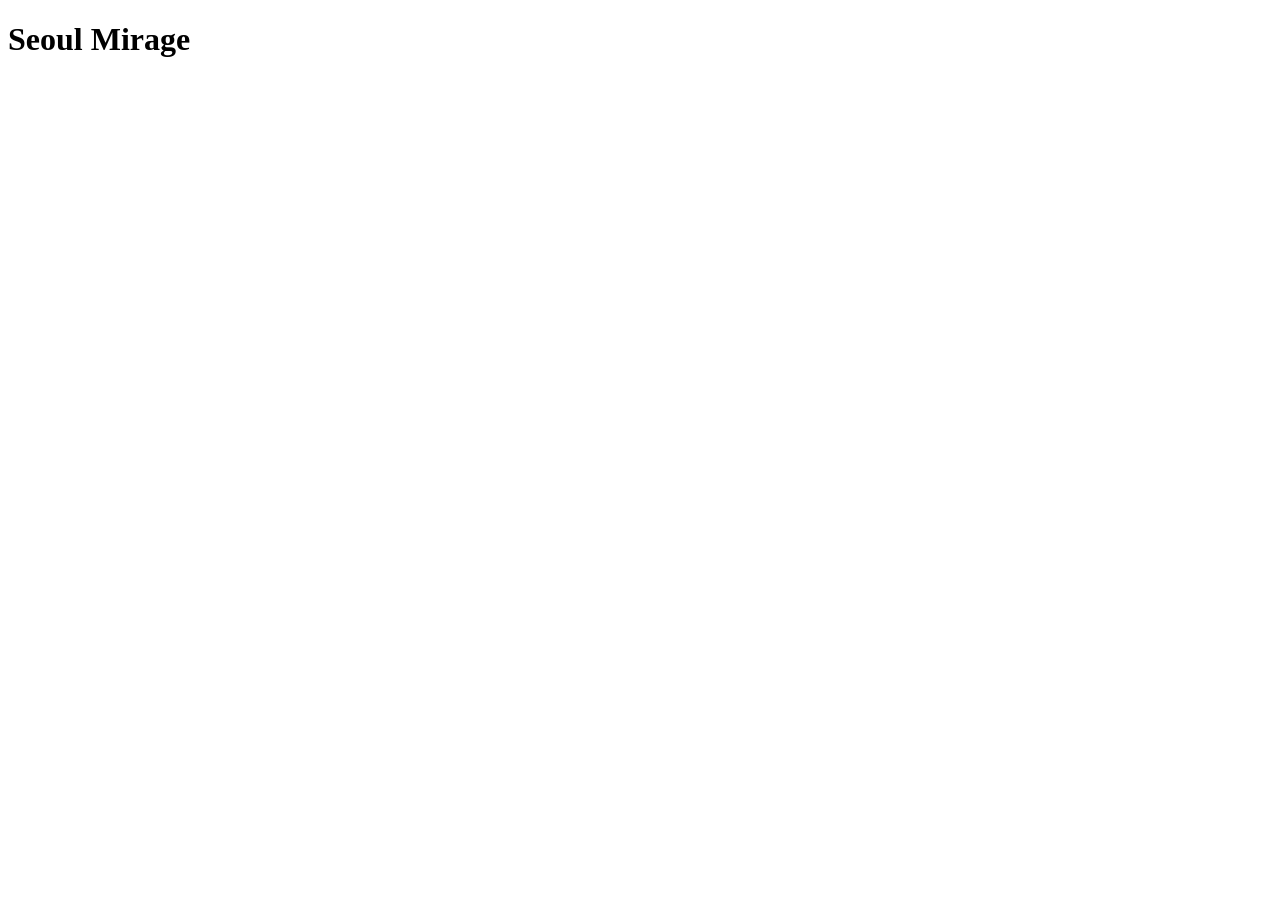
==== index.html @ f539b7da "first commit" ====
<!DOCTYPE html>
<html lang="en">
<head>
    <meta charset="UTF-8">
    <meta name="viewport" content="width=device-width, initial-scale=1.0">
    <title>Seoul Mirage</title>
</head>
<body>
    <H1>Seoul Mirage</H1>
</body>
</html>
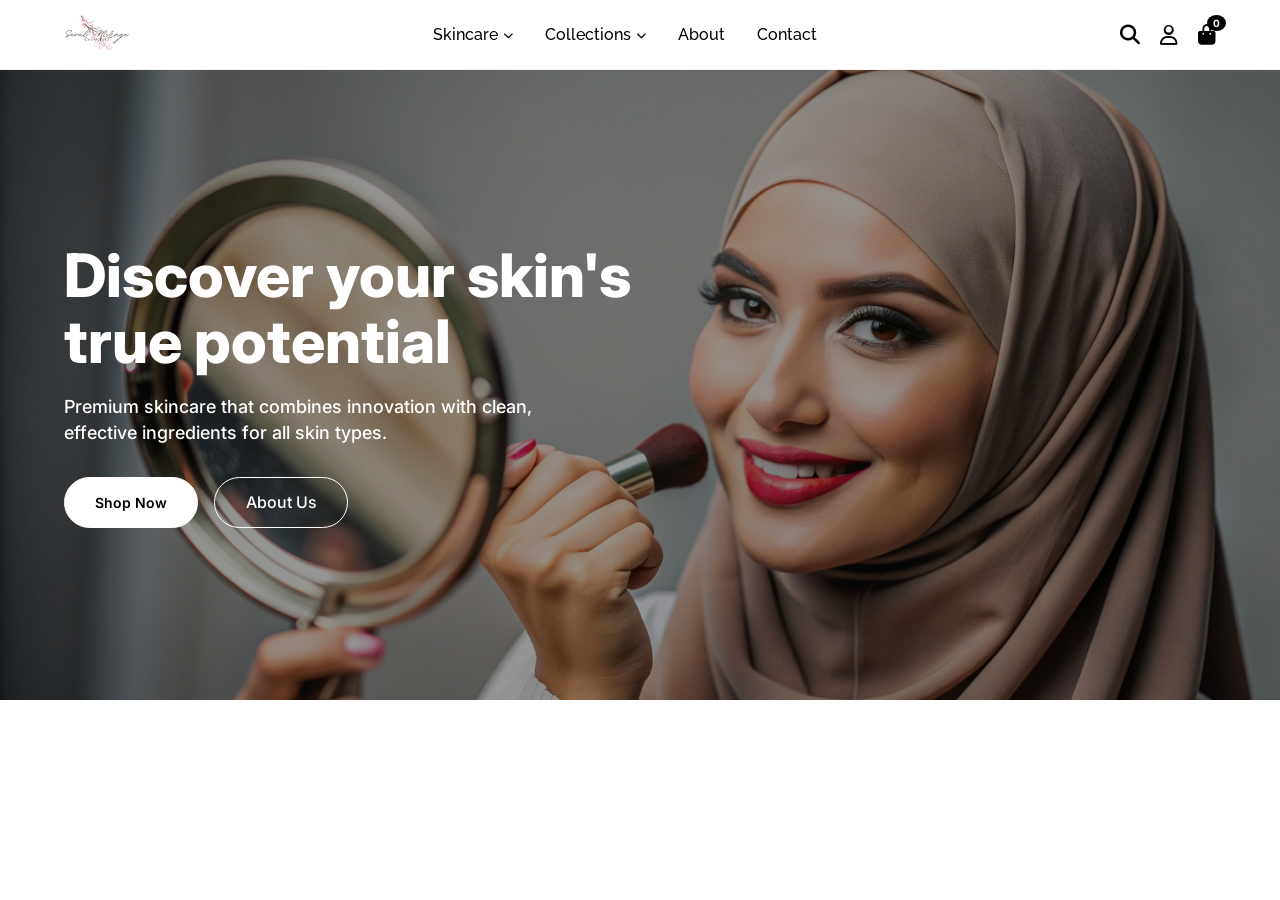
==== commit e33fecde: "feat: setup responsive header and hero banner with figma specs" ====
--- a/index.html
+++ b/index.html
@@ -1,11 +1,73 @@
-<!DOCTYPE html>
+<!doctype html>
 <html lang="en">
-<head>
-    <meta charset="UTF-8">
-    <meta name="viewport" content="width=device-width, initial-scale=1.0">
-    <title>Seoul Mirage</title>
-</head>
-<body>
-    <H1>Seoul Mirage</H1>
-</body>
-</html>+  <head>
+    <meta charset="UTF-8" />
+    <meta name="viewport" content="width=device-width, initial-scale=1.0" />
+    <title>Seoul Mirage | K-Beauty Store</title>
+    <link
+      rel="stylesheet"
+      href="https://cdnjs.cloudflare.com/ajax/libs/font-awesome/6.4.0/css/all.min.css"
+    />
+    <link rel="stylesheet" href="./css/style.css" />
+  </head>
+  <body>
+    <header class="header">
+      <div class="container navbar">
+        <div class="logo">
+          <a href="index.html">
+            <img src="./assets/logo.png" alt="Seoul Mirage" />
+          </a>
+        </div>
+
+        <nav class="nav-menu">
+          <ul>
+            <li>
+              <a href="#" class="product-sub-title"
+                >Skincare
+                <i class="fa-solid fa-chevron-down" style="font-size: 10px"></i
+              ></a>
+            </li>
+            <li>
+              <a href="#" class="product-sub-title"
+                >Collections
+                <i class="fa-solid fa-chevron-down" style="font-size: 10px"></i
+              ></a>
+            </li>
+            <li><a href="#" class="product-sub-title">About</a></li>
+            <li><a href="#" class="product-sub-title">Contact</a></li>
+          </ul>
+        </nav>
+
+        <div class="nav-icons">
+          <a href="#"><i class="fa-solid fa-magnifying-glass"></i></a>
+          <a href="#"><i class="fa-regular fa-user"></i></a>
+          <a href="#" class="cart-icon">
+            <i class="fa-solid fa-bag-shopping"></i>
+            <span class="cart-badge">0</span>
+          </a>
+          <button class="mobile-toggle">
+            <i class="fa-solid fa-bars"></i>
+          </button>
+        </div>
+      </div>
+    </header>
+    <main>
+<section class="banner">
+    <div class="container banner-content">
+        <div class="banner-text">
+            <h1 class="banner-title">Discover your skin's true potential</h1>
+            
+            <p class="banner-desc">
+                Premium skincare that combines innovation with clean, effective ingredients for all skin types.
+            </p>
+            
+            <div class="banner-btns">
+                <a href="#" class="btn-primary">Shop Now</a>
+                <a href="#" class="btn-outline">About Us</a>
+            </div>
+        </div>
+    </div>
+</section>
+    </main>
+  </body>
+</html>
--- a/css/style.css
+++ b/css/style.css
@@ -0,0 +1,271 @@
+@import url('https://fonts.googleapis.com/css2?family=Playfair+Display:ital,wght@0,700;1,700&family=Raleway:wght@500;600;700&family=Inter:wght@400;500;600&display=swap');
+
+:root {
+    /* Colors */
+    --section-title-color: #C7A18A;
+    --black: #000000;
+    --white: #FFFFFF;
+    --gray-text: #666666;
+    
+    /* Font Families */
+    --font-main: 'Inter', sans-serif;
+    --font-raleway: 'Raleway', sans-serif;
+    --font-heading: 'Playfair Display', serif;
+}
+
+/* Reset & Global */
+* {
+    margin: 0;
+    padding: 0;
+    box-sizing: border-box;
+}
+
+body {
+    font-family: var(--font-main);
+    overflow-x: hidden; 
+}
+
+.container {
+    width: 90%;
+    max-width: 1728px;
+    margin: 0 auto;
+}
+
+/* --- Header Section --- */
+.header {
+    width: 100%;
+    background-color: var(--white);
+    border-bottom: 1px solid #f0f0f0;
+    position: sticky;
+    top: 0;
+    z-index: 1000;
+    padding: 15px 0;
+   
+    max-width: 1728px; 
+    margin: 0 auto;
+}
+
+.navbar {
+    display: flex;
+    justify-content: space-between;
+    align-items: center;
+}
+
+.logo img {
+    height: 35px; 
+    width: auto;
+}
+
+.nav-menu ul {
+    display: flex;
+    list-style: none;
+    gap: 32px;
+}
+
+.nav-menu ul li a {
+    text-decoration: none;
+    color: var(--black);
+    transition: 0.3s ease;
+    display: flex;
+    align-items: center;
+    gap: 5px;
+}
+
+.nav-menu ul li a:hover {
+    color: var(--section-title-color);
+}
+
+.nav-icons {
+    display: flex;
+    align-items: center;
+    gap: 20px;
+}
+
+.nav-icons a {
+    color: var(--black);
+    font-size: 20px;
+    text-decoration: none;
+    transition: 0.3s;
+}
+
+.cart-icon {
+    position: relative;
+}
+
+.cart-badge {
+    position: absolute;
+    top: -8px;
+    right: -10px;
+    background: var(--black);
+    color: var(--white);
+    font-size: 10px;
+    padding: 2px 6px;
+    border-radius: 50%;
+    font-weight: 700;
+}
+
+.mobile-toggle {
+    display: none;
+    background: none;
+    border: none;
+    font-size: 22px;
+    cursor: pointer;
+}
+
+/* --- Banner Section --- */
+
+/* --- Banner Section Updated (80vh with Full Image Visibility) --- */
+.banner {
+    /* Height and Width constraints from your specs */
+    width: 100%;
+    height: 70vh;          /* Height 80% of screen */
+    max-height: 997px;     /* Maximum height limit */
+    max-width: 1728px;     /* Maximum width limit */
+    margin: 0 auto;        /* Center the banner if screen is wider than 1728px */
+    
+    /* Background Image setup */
+    background: linear-gradient(rgba(0, 0, 0, 0.3), rgba(0, 0, 0, 0.3)), 
+                url('../assets/banner.png') no-repeat;
+    
+    /* Image fitting logic - taile matha ba nich katbe na */
+    background-size: cover; 
+    background-position: center 20%; 
+    
+    /* Content Alignment */
+    display: flex;
+    align-items: center;
+    position: relative;
+    overflow: hidden;      /* Extra image jeno baire na jay */
+}
+/* Jodi image-ta ekhono kete jay, tobe niche-r property-ta try koro */
+/* background-size: contain; 
+   background-color: #f4f4f4; (background color jate khali jayga na dekhay) */
+
+.banner-title {
+    color: var(--white);
+    font-weight: 800;
+    font-size: clamp(36px, 8vw, 60px);
+    line-height: 1.1;
+    max-width: 650px;
+}
+
+.banner-desc {
+    color: var(--white) !important; /* Explicitly White */
+    margin: 20px 0 32px 0;
+    font-size: 18px;
+    font-weight: 500;
+    max-width: 500px;
+    line-height: 140%;
+}
+
+.banner-btns {
+    display: flex;
+    gap: 16px;
+}
+
+/* --- Reusable Buttons & Typography --- */
+.btn-primary {
+    width: 134px;
+    height: 51px;
+    border-radius: 100px;
+    display: inline-flex;
+    align-items: center;
+    justify-content: center;
+    gap: 8px;
+    background-color: var(--white);
+    color: var(--black);
+    border: 1px solid var(--white);
+    font-family: var(--font-main);
+    font-weight: 600;
+    font-size: 14px;
+    cursor: pointer;
+    transition: all 0.3s ease;
+    text-decoration: none;
+}
+
+.btn-primary:hover {
+    background-color: var(--black);
+    color: var(--white);
+    border-color: var(--black);
+}
+
+.btn-outline {
+    width: 134px;
+    height: 51px;
+    border-radius: 100px;
+    display: inline-flex;
+    align-items: center;
+    justify-content: center;
+    border: 1px solid var(--white);
+    color: var(--white);
+    text-decoration: none;
+    font-family: var(--font-main);
+    font-weight: 500;
+    transition: 0.3s;
+}
+
+.btn-outline:hover {
+    background: var(--white);
+    color: var(--black);
+}
+
+.section-title {
+    color: var(--section-title-color);
+    font-weight: 700;
+    font-size: clamp(28px, 5vw, 40px);
+    text-align: center;
+    margin: 40px 0;
+}
+
+.product-title {
+    color: var(--black);
+    font-weight: 600;
+    font-size: 20px;
+}
+
+.product-sub-title {
+    font-family: var(--font-raleway);
+    font-weight: 500;
+    font-size: 16px;
+}
+
+.product-price {
+    font-family: var(--font-raleway);
+    font-weight: 700;
+    font-size: clamp(24px, 4vw, 40px);
+}
+
+/* --- Responsive Helpers --- */
+.grid-container {
+    display: grid;
+    gap: 20px;
+    grid-template-columns: repeat(4, 1fr);
+}
+
+@media (max-width: 992px) {
+    .nav-menu { display: none; }
+    .mobile-toggle { display: block; }
+    
+    .nav-menu.active {
+        display: block;
+        position: absolute;
+        top: 70px;
+        left: 0;
+        width: 100%;
+        background: var(--white);
+        padding: 20px;
+        box-shadow: 0 10px 15px rgba(0,0,0,0.1);
+    }
+    .nav-menu.active ul { flex-direction: column; gap: 20px; }
+}
+
+@media (max-width: 768px) {
+    .banner { height: 70vh; text-align: center; }
+    .banner-content { justify-content: center; }
+    .banner-btns { justify-content: center; }
+    .grid-container { grid-template-columns: repeat(2, 1fr); }
+}
+
+@media (max-width: 480px) {
+    .grid-container { grid-template-columns: 1fr; }
+}
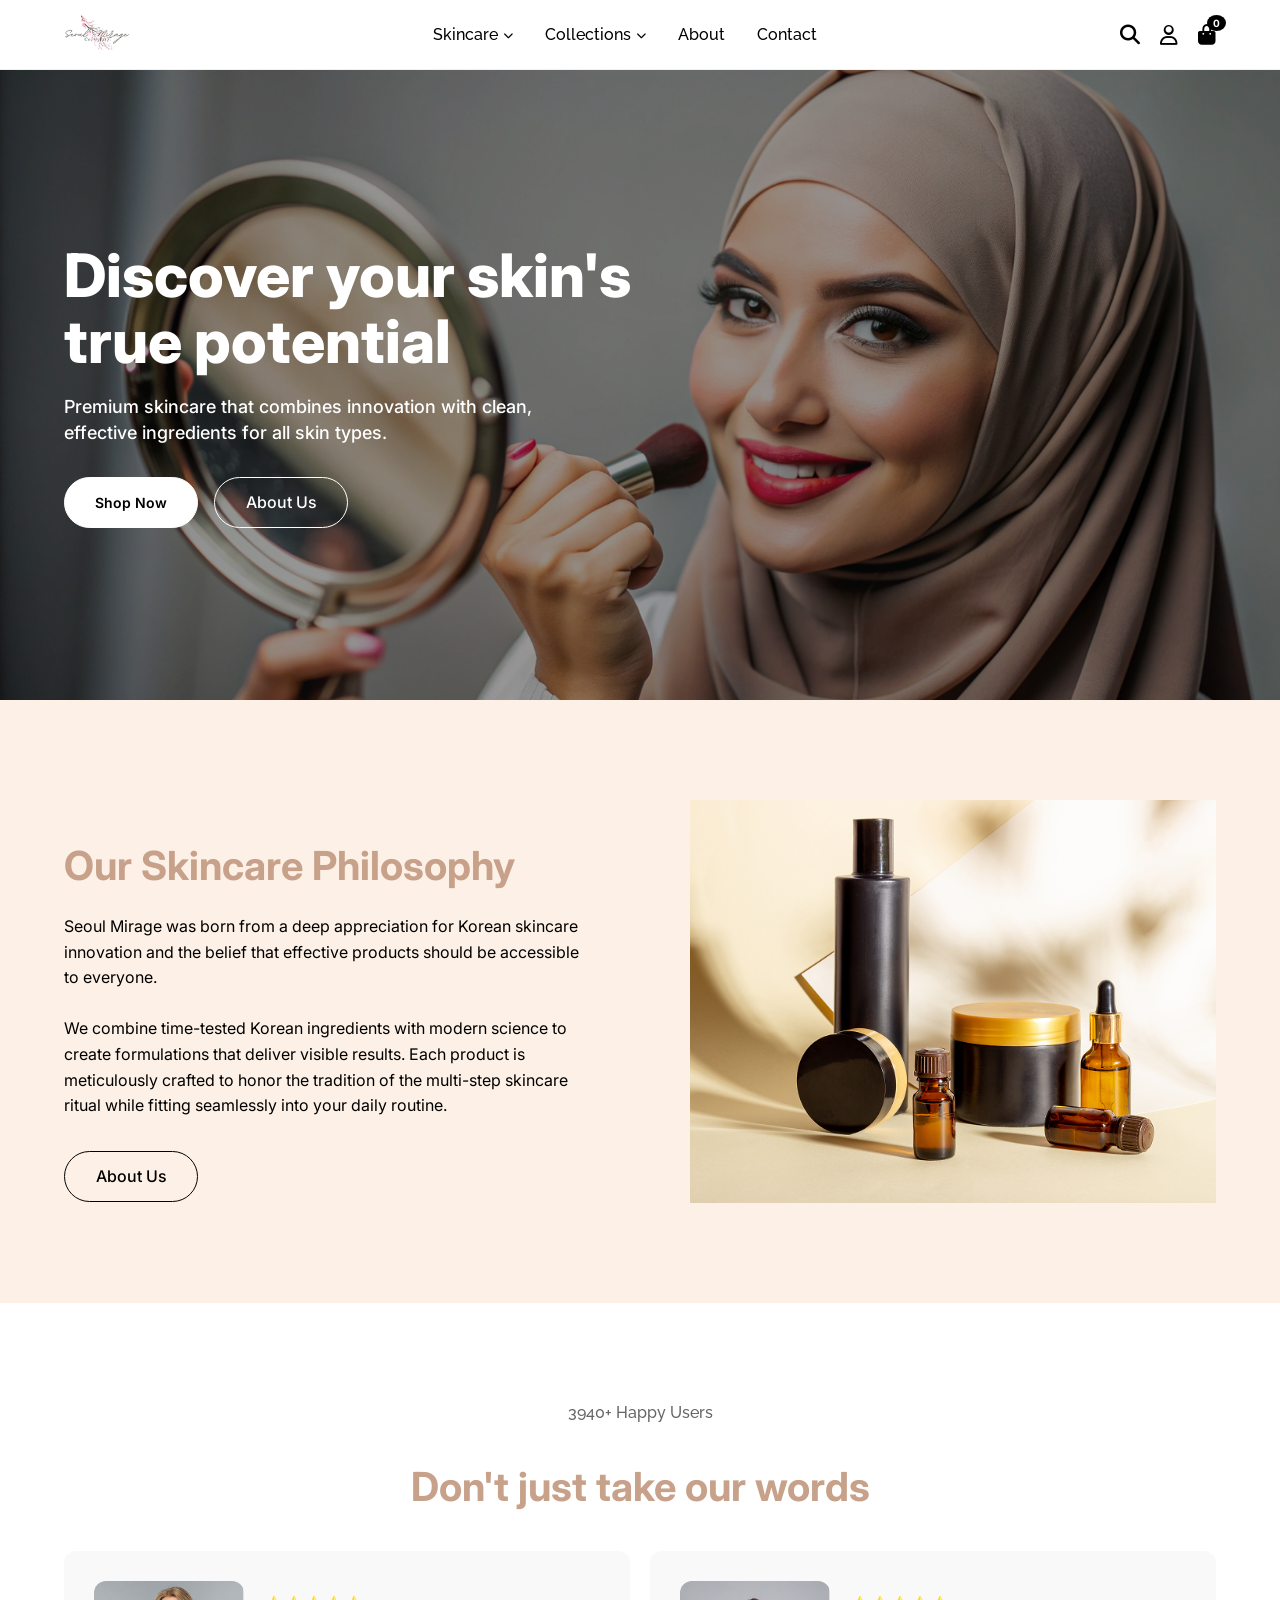
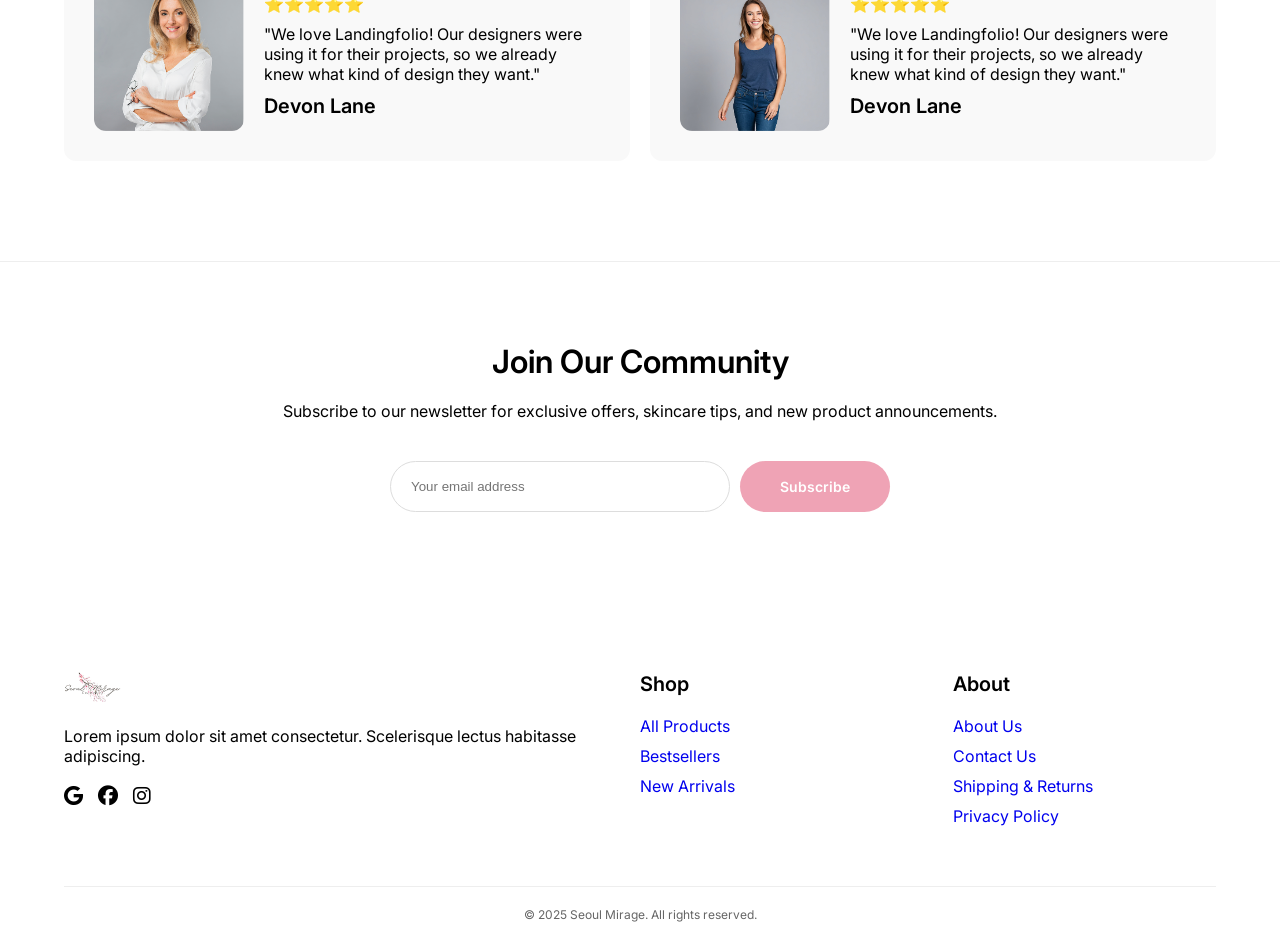
==== commit ed2fbe74: "feat: complete landing page with philosophy and responsive testimonial sections" ====
--- a/index.html
+++ b/index.html
@@ -52,22 +52,168 @@
       </div>
     </header>
     <main>
-<section class="banner">
-    <div class="container banner-content">
-        <div class="banner-text">
+      <section class="banner">
+        <div class="container banner-content">
+          <div class="banner-text">
             <h1 class="banner-title">Discover your skin's true potential</h1>
-            
+
             <p class="banner-desc">
-                Premium skincare that combines innovation with clean, effective ingredients for all skin types.
+              Premium skincare that combines innovation with clean, effective
+              ingredients for all skin types.
             </p>
-            
+
             <div class="banner-btns">
-                <a href="#" class="btn-primary">Shop Now</a>
-                <a href="#" class="btn-outline">About Us</a>
-            </div>
-        </div>
-    </div>
-</section>
+              <a href="#" class="btn-primary">Shop Now</a>
+              <a href="#" class="btn-outline">About Us</a>
+            </div>
+          </div>
+        </div>
+      </section>
+      <section class="philosophy">
+        <div class="container philosophy-content">
+          <div class="philosophy-text">
+            <h2
+              class="section-title"
+              style="text-align: left; margin-bottom: 20px"
+            >
+              Our Skincare Philosophy
+            </h2>
+            <p class="product-paragraph philosophy-desc">
+              Seoul Mirage was born from a deep appreciation for Korean skincare
+              innovation and the belief that effective products should be
+              accessible to everyone. <br /><br />
+              We combine time-tested Korean ingredients with modern science to
+              create formulations that deliver visible results. Each product is
+              meticulously crafted to honor the tradition of the multi-step
+              skincare ritual while fitting seamlessly into your daily routine.
+            </p>
+            <a
+              href="#"
+              class="btn-outline"
+              style="border-color: var(--black); color: var(--black)"
+              >About Us</a
+            >
+          </div>
+          <div class="philosophy-image">
+            <img
+              src="./assets/Our Skincare Philosophy.png"
+              alt="Skincare Products"
+            />
+          </div>
+        </div>
+      </section>
+      <section class="testimonials container">
+        <p
+          class="product-sub-title"
+          style="text-align: center; color: var(--gray-text)"
+        >
+          3940+ Happy Users
+        </p>
+        <h2 class="section-title">Don't just take our words</h2>
+
+        <div
+          class="grid-container"
+          style="grid-template-columns: repeat(2, 1fr)"
+        >
+          <div class="testimonial-card">
+            <img src="./assets/person1.png" alt="User" class="user-img" />
+            <div class="testimonial-info">
+              <div class="stars">⭐⭐⭐⭐⭐</div>
+              <p class="product-paragraph">
+                "We love Landingfolio! Our designers were using it for their
+                projects, so we already knew what kind of design they want."
+              </p>
+              <h4 class="product-title">Devon Lane</h4>
+            </div>
+          </div>
+          <div class="testimonial-card">
+            <img src="./assets//person2.png" alt="User" class="user-img" />
+            <div class="testimonial-info">
+              <div class="stars">⭐⭐⭐⭐⭐</div>
+              <p class="product-paragraph">
+                "We love Landingfolio! Our designers were using it for their
+                projects, so we already knew what kind of design they want."
+              </p>
+              <h4 class="product-title">Devon Lane</h4>
+            </div>
+          </div>
+        </div>
+      </section>
+
+      <section class="newsletter">
+        <div class="container newsletter-box">
+          <h3 class="product-title" style="font-size: 32px">
+            Join Our Community
+          </h3>
+          <p class="product-paragraph">
+            Subscribe to our newsletter for exclusive offers, skincare tips, and
+            new product announcements.
+          </p>
+          <form class="newsletter-form">
+            <input
+              type="email"
+              placeholder="Your email address"
+              class="email-input"
+            />
+            <button
+              type="submit"
+              class="btn-primary"
+              style="
+                background-color: #efa3b5;
+                border: none;
+                color: white;
+                width: 150px;
+              "
+            >
+              Subscribe
+            </button>
+          </form>
+        </div>
+      </section>
+
+      <footer class="footer container">
+        <div class="footer-grid">
+          <div class="footer-brand">
+            <img src="./assets/logo.png" alt="Seoul Mirage" height="30" />
+            <p class="product-paragraph" style="margin-top: 20px">
+              Lorem ipsum dolor sit amet consectetur. Scelerisque lectus
+              habitasse adipiscing.
+            </p>
+            <div class="social-icons">
+              <i class="fa-brands fa-google"></i>
+              <i class="fa-brands fa-facebook"></i>
+              <i class="fa-brands fa-instagram"></i>
+            </div>
+          </div>
+          <div class="footer-links">
+            <h4 class="product-title">Shop</h4>
+            <ul>
+              <li><a href="#" class="product-paragraph">All Products</a></li>
+              <li><a href="#" class="product-paragraph">Bestsellers</a></li>
+              <li><a href="#" class="product-paragraph">New Arrivals</a></li>
+            </ul>
+          </div>
+          <div class="footer-links">
+            <h4 class="product-title">About</h4>
+            <ul>
+              <li><a href="#" class="product-paragraph">About Us</a></li>
+              <li><a href="#" class="product-paragraph">Contact Us</a></li>
+              <li>
+                <a href="#" class="product-paragraph">Shipping & Returns</a>
+              </li>
+              <li><a href="#" class="product-paragraph">Privacy Policy</a></li>
+            </ul>
+          </div>
+        </div>
+        <div class="footer-bottom">
+          <p
+            class="product-paragraph"
+            style="font-size: 12px; color: var(--gray-text)"
+          >
+            © 2025 Seoul Mirage. All rights reserved.
+          </p>
+        </div>
+      </footer>
     </main>
   </body>
 </html>
--- a/css/style.css
+++ b/css/style.css
@@ -1,271 +1,556 @@
-@import url('https://fonts.googleapis.com/css2?family=Playfair+Display:ital,wght@0,700;1,700&family=Raleway:wght@500;600;700&family=Inter:wght@400;500;600&display=swap');
+@import url("https://fonts.googleapis.com/css2?family=Playfair+Display:ital,wght@0,700;1,700&family=Raleway:wght@500;600;700&family=Inter:wght@400;500;600&display=swap");
 
 :root {
-    /* Colors */
-    --section-title-color: #C7A18A;
-    --black: #000000;
-    --white: #FFFFFF;
-    --gray-text: #666666;
-    
-    /* Font Families */
-    --font-main: 'Inter', sans-serif;
-    --font-raleway: 'Raleway', sans-serif;
-    --font-heading: 'Playfair Display', serif;
+  /* Colors */
+  --section-title-color: #c7a18a;
+  --black: #000000;
+  --white: #ffffff;
+  --gray-text: #666666;
+
+  /* Font Families */
+  --font-main: "Inter", sans-serif;
+  --font-raleway: "Raleway", sans-serif;
+  --font-heading: "Playfair Display", serif;
 }
 
 /* Reset & Global */
 * {
-    margin: 0;
-    padding: 0;
-    box-sizing: border-box;
+  margin: 0;
+  padding: 0;
+  box-sizing: border-box;
 }
 
 body {
-    font-family: var(--font-main);
-    overflow-x: hidden; 
+  font-family: var(--font-main);
+  overflow-x: hidden;
 }
 
 .container {
-    width: 90%;
-    max-width: 1728px;
-    margin: 0 auto;
+  width: 90%;
+  max-width: 1728px;
+  margin: 0 auto;
 }
 
 /* --- Header Section --- */
 .header {
-    width: 100%;
-    background-color: var(--white);
-    border-bottom: 1px solid #f0f0f0;
-    position: sticky;
-    top: 0;
-    z-index: 1000;
-    padding: 15px 0;
-   
-    max-width: 1728px; 
-    margin: 0 auto;
+  width: 100%;
+  background-color: var(--white);
+  border-bottom: 1px solid #f0f0f0;
+  position: sticky;
+  top: 0;
+  z-index: 1000;
+  padding: 15px 0;
+
+  max-width: 1728px;
+  margin: 0 auto;
 }
 
 .navbar {
-    display: flex;
-    justify-content: space-between;
-    align-items: center;
+  display: flex;
+  justify-content: space-between;
+  align-items: center;
 }
 
 .logo img {
-    height: 35px; 
-    width: auto;
+  height: 35px;
+  width: auto;
 }
 
 .nav-menu ul {
-    display: flex;
-    list-style: none;
-    gap: 32px;
+  display: flex;
+  list-style: none;
+  gap: 32px;
 }
 
 .nav-menu ul li a {
-    text-decoration: none;
-    color: var(--black);
-    transition: 0.3s ease;
-    display: flex;
-    align-items: center;
-    gap: 5px;
+  text-decoration: none;
+  color: var(--black);
+  transition: 0.3s ease;
+  display: flex;
+  align-items: center;
+  gap: 5px;
 }
 
 .nav-menu ul li a:hover {
-    color: var(--section-title-color);
+  color: var(--section-title-color);
 }
 
 .nav-icons {
-    display: flex;
-    align-items: center;
-    gap: 20px;
+  display: flex;
+  align-items: center;
+  gap: 20px;
 }
 
 .nav-icons a {
-    color: var(--black);
-    font-size: 20px;
-    text-decoration: none;
-    transition: 0.3s;
+  color: var(--black);
+  font-size: 20px;
+  text-decoration: none;
+  transition: 0.3s;
 }
 
 .cart-icon {
-    position: relative;
+  position: relative;
 }
 
 .cart-badge {
-    position: absolute;
-    top: -8px;
-    right: -10px;
-    background: var(--black);
-    color: var(--white);
-    font-size: 10px;
-    padding: 2px 6px;
-    border-radius: 50%;
-    font-weight: 700;
+  position: absolute;
+  top: -8px;
+  right: -10px;
+  background: var(--black);
+  color: var(--white);
+  font-size: 10px;
+  padding: 2px 6px;
+  border-radius: 50%;
+  font-weight: 700;
 }
 
 .mobile-toggle {
-    display: none;
-    background: none;
-    border: none;
-    font-size: 22px;
-    cursor: pointer;
+  display: none;
+  background: none;
+  border: none;
+  font-size: 22px;
+  cursor: pointer;
 }
 
 /* --- Banner Section --- */
 
 /* --- Banner Section Updated (80vh with Full Image Visibility) --- */
 .banner {
-    /* Height and Width constraints from your specs */
-    width: 100%;
-    height: 70vh;          /* Height 80% of screen */
-    max-height: 997px;     /* Maximum height limit */
-    max-width: 1728px;     /* Maximum width limit */
-    margin: 0 auto;        /* Center the banner if screen is wider than 1728px */
-    
-    /* Background Image setup */
-    background: linear-gradient(rgba(0, 0, 0, 0.3), rgba(0, 0, 0, 0.3)), 
-                url('../assets/banner.png') no-repeat;
-    
-    /* Image fitting logic - taile matha ba nich katbe na */
-    background-size: cover; 
-    background-position: center 20%; 
-    
-    /* Content Alignment */
-    display: flex;
-    align-items: center;
-    position: relative;
-    overflow: hidden;      /* Extra image jeno baire na jay */
+  /* Height and Width constraints from your specs */
+  width: 100%;
+  height: 70vh; /* Height 80% of screen */
+  max-height: 997px; /* Maximum height limit */
+  max-width: 1728px; /* Maximum width limit */
+  margin: 0 auto; /* Center the banner if screen is wider than 1728px */
+
+  /* Background Image setup */
+  background:
+    linear-gradient(rgba(0, 0, 0, 0.3), rgba(0, 0, 0, 0.3)),
+    url("../assets/banner.png") no-repeat;
+
+  /* Image fitting logic - taile matha ba nich katbe na */
+  background-size: cover;
+  background-position: center 20%;
+
+  /* Content Alignment */
+  display: flex;
+  align-items: center;
+  position: relative;
+  overflow: hidden; /* Extra image jeno baire na jay */
 }
 /* Jodi image-ta ekhono kete jay, tobe niche-r property-ta try koro */
 /* background-size: contain; 
    background-color: #f4f4f4; (background color jate khali jayga na dekhay) */
 
 .banner-title {
-    color: var(--white);
-    font-weight: 800;
-    font-size: clamp(36px, 8vw, 60px);
-    line-height: 1.1;
-    max-width: 650px;
+  color: var(--white);
+  font-weight: 800;
+  font-size: clamp(36px, 8vw, 60px);
+  line-height: 1.1;
+  max-width: 650px;
 }
 
 .banner-desc {
-    color: var(--white) !important; /* Explicitly White */
-    margin: 20px 0 32px 0;
-    font-size: 18px;
-    font-weight: 500;
-    max-width: 500px;
-    line-height: 140%;
+  color: var(--white) !important; /* Explicitly White */
+  margin: 20px 0 32px 0;
+  font-size: 18px;
+  font-weight: 500;
+  max-width: 500px;
+  line-height: 140%;
 }
 
 .banner-btns {
-    display: flex;
-    gap: 16px;
+  display: flex;
+  gap: 16px;
 }
 
 /* --- Reusable Buttons & Typography --- */
 .btn-primary {
-    width: 134px;
-    height: 51px;
-    border-radius: 100px;
-    display: inline-flex;
-    align-items: center;
-    justify-content: center;
-    gap: 8px;
-    background-color: var(--white);
-    color: var(--black);
-    border: 1px solid var(--white);
-    font-family: var(--font-main);
-    font-weight: 600;
-    font-size: 14px;
-    cursor: pointer;
-    transition: all 0.3s ease;
-    text-decoration: none;
+  width: 134px;
+  height: 51px;
+  border-radius: 100px;
+  display: inline-flex;
+  align-items: center;
+  justify-content: center;
+  gap: 8px;
+  background-color: var(--white);
+  color: var(--black);
+  border: 1px solid var(--white);
+  font-family: var(--font-main);
+  font-weight: 600;
+  font-size: 14px;
+  cursor: pointer;
+  transition: all 0.3s ease;
+  text-decoration: none;
 }
 
 .btn-primary:hover {
-    background-color: var(--black);
-    color: var(--white);
-    border-color: var(--black);
+  background-color: var(--black);
+  color: var(--white);
+  border-color: var(--black);
 }
 
 .btn-outline {
-    width: 134px;
-    height: 51px;
-    border-radius: 100px;
-    display: inline-flex;
-    align-items: center;
-    justify-content: center;
-    border: 1px solid var(--white);
-    color: var(--white);
-    text-decoration: none;
-    font-family: var(--font-main);
-    font-weight: 500;
-    transition: 0.3s;
+  width: 134px;
+  height: 51px;
+  border-radius: 100px;
+  display: inline-flex;
+  align-items: center;
+  justify-content: center;
+  border: 1px solid var(--white);
+  color: var(--white);
+  text-decoration: none;
+  font-family: var(--font-main);
+  font-weight: 500;
+  transition: 0.3s;
 }
 
 .btn-outline:hover {
-    background: var(--white);
-    color: var(--black);
+  background: var(--white);
+  color: var(--black);
 }
 
 .section-title {
-    color: var(--section-title-color);
-    font-weight: 700;
-    font-size: clamp(28px, 5vw, 40px);
-    text-align: center;
-    margin: 40px 0;
+  color: var(--section-title-color);
+  font-weight: 700;
+  font-size: clamp(28px, 5vw, 40px);
+  text-align: center;
+  margin: 40px 0;
 }
 
 .product-title {
-    color: var(--black);
-    font-weight: 600;
-    font-size: 20px;
+  color: var(--black);
+  font-weight: 600;
+  font-size: 20px;
 }
 
 .product-sub-title {
-    font-family: var(--font-raleway);
-    font-weight: 500;
-    font-size: 16px;
+  font-family: var(--font-raleway);
+  font-weight: 500;
+  font-size: 16px;
 }
 
 .product-price {
-    font-family: var(--font-raleway);
-    font-weight: 700;
-    font-size: clamp(24px, 4vw, 40px);
+  font-family: var(--font-raleway);
+  font-weight: 700;
+  font-size: clamp(24px, 4vw, 40px);
 }
 
 /* --- Responsive Helpers --- */
 .grid-container {
-    display: grid;
+  display: grid;
+  gap: 20px;
+  grid-template-columns: repeat(4, 1fr);
+}
+
+@media (max-width: 992px) {
+  .nav-menu {
+    display: none;
+  }
+  .mobile-toggle {
+    display: block;
+  }
+
+  .nav-menu.active {
+    display: block;
+    position: absolute;
+    top: 70px;
+    left: 0;
+    width: 100%;
+    background: var(--white);
+    padding: 20px;
+    box-shadow: 0 10px 15px rgba(0, 0, 0, 0.1);
+  }
+  .nav-menu.active ul {
+    flex-direction: column;
     gap: 20px;
-    grid-template-columns: repeat(4, 1fr);
-}
-
+  }
+}
+/* Philosophy Section */
+/* Philosophy Section - Full Width BG, Centered Content */
+.philosophy { 
+    width: 100%;
+    padding: 100px 0; 
+    background-color: #FDF1E7; /* Exact background from your figma screenshot */
+    display: flex;
+    justify-content: center; /* Center the container inside the full-width section */
+}
+
+.philosophy-content { 
+    display: flex; 
+    align-items: center; 
+    gap: 80px; /* Text ar image-er majhe ektu clean gap */
+    /* .container theke max-width: 1728px auto peye jabe */
+}
+
+.philosophy-text { 
+    flex: 1; 
+    padding-right: 20px;
+}
+
+.philosophy-desc { 
+    margin: 24px 0 32px 0; 
+    line-height: 1.6; /* Porte subidha hobe */
+    font-size: 16px;
+    color: var(--black);
+}
+
+.philosophy-image { 
+    flex: 1; 
+    display: flex;
+    justify-content: flex-end; /* Image-ke dan dike push korbe */
+}
+
+.philosophy-image img { 
+    width: 100%; 
+    max-width: 700px; /* Boro screen-e image jate khub boro na hoy */
+    height: auto;
+    display: block;
+    object-fit: cover;
+}
+
+
+/* Testimonials */
+.testimonials {
+  padding: 100px 0;
+}
+.testimonial-card {
+  display: flex;
+  align-items: center;
+  gap: 20px;
+  background: #f9f9f9;
+  padding: 30px;
+  border-radius: 12px;
+}
+.user-img {
+  width: 150px;
+  height: 150px;
+  border-radius: 12px;
+  object-fit: cover;
+}
+.testimonial-info {
+  display: flex;
+  flex-direction: column;
+  gap: 10px;
+}
+
+/* Newsletter */
+.newsletter {
+  padding: 80px 0;
+  text-align: center;
+  border-top: 1px solid #eee;
+}
+.newsletter-box {
+  display: flex;
+  flex-direction: column;
+  align-items: center;
+  gap: 20px;
+}
+.newsletter-form {
+  display: flex;
+  gap: 10px;
+  margin-top: 20px;
+  width: 100%;
+  max-width: 500px;
+}
+.email-input {
+  flex: 1;
+  padding: 15px 20px;
+  border-radius: 100px;
+  border: 1px solid #ddd;
+  outline: none;
+}
+
+/* Footer */
+.footer {
+  padding: 80px 0 30px;
+}
+.footer-grid {
+  display: grid;
+  grid-template-columns: 2fr 1fr 1fr;
+  gap: 50px;
+}
+.footer-links h4 {
+  margin-bottom: 20px;
+}
+.footer-links ul {
+  list-style: none;
+}
+.footer-links ul li {
+  margin-bottom: 10px;
+}
+.footer-links ul li a {
+  text-decoration: none;
+  transition: 0.3s;
+}
+.footer-links ul li a:hover {
+  color: var(--section-title-color);
+}
+.social-icons {
+  display: flex;
+  gap: 15px;
+  margin-top: 20px;
+  font-size: 20px;
+  cursor: pointer;
+}
+.footer-bottom {
+  margin-top: 50px;
+  padding-top: 20px;
+  border-top: 1px solid #eee;
+  text-align: center;
+}
+
+/* Responsive Footer */
+@media (max-width: 768px) {
+  .philosophy-content {
+    flex-direction: column;
+  }
+  .footer-grid {
+    grid-template-columns: 1fr;
+    text-align: center;
+  }
+  .social-icons {
+    justify-content: center;
+  }
+}
+@media (max-width: 768px) {
+  .banner {
+    height: 70vh;
+    text-align: center;
+  }
+  .banner-content {
+    justify-content: center;
+  }
+  .banner-btns {
+    justify-content: center;
+  }
+  .grid-container {
+    grid-template-columns: repeat(2, 1fr);
+  }
+}
+
+@media (max-width: 480px) {
+  .grid-container {
+    grid-template-columns: 1fr;
+  }
+}
+/* Philosophy Section - Full Width BG, Centered Content */
+.philosophy { 
+    width: 100%;
+    padding: 100px 0; 
+    background-color: #FDF1E7; /* Exact background from your figma screenshot */
+    display: flex;
+    justify-content: center; /* Center the container inside the full-width section */
+}
+
+.philosophy-content { 
+    display: flex; 
+    align-items: center; 
+    gap: 80px; /* Text ar image-er majhe ektu clean gap */
+    /* .container theke max-width: 1728px auto peye jabe */
+}
+
+.philosophy-text { 
+    flex: 1; 
+    padding-right: 20px;
+}
+
+.philosophy-desc { 
+    margin: 24px 0 32px 0; 
+    line-height: 1.6; /* Porte subidha hobe */
+    font-size: 16px;
+    color: var(--black);
+}
+
+.philosophy-image { 
+    flex: 1; 
+    display: flex;
+    justify-content: flex-end; /* Image-ke dan dike push korbe */
+}
+
+.philosophy-image img { 
+    width: 100%; 
+    max-width: 700px; /* Boro screen-e image jate khub boro na hoy */
+    height: auto;
+    display: block;
+    object-fit: cover;
+}
+
+/* --- Responsive Layout (Mobile & Tablet) --- */
 @media (max-width: 992px) {
-    .nav-menu { display: none; }
-    .mobile-toggle { display: block; }
-    
-    .nav-menu.active {
-        display: block;
-        position: absolute;
-        top: 70px;
-        left: 0;
-        width: 100%;
-        background: var(--white);
-        padding: 20px;
-        box-shadow: 0 10px 15px rgba(0,0,0,0.1);
+    .philosophy {
+        padding: 60px 0;
     }
-    .nav-menu.active ul { flex-direction: column; gap: 20px; }
-}
-
+    .philosophy-content { 
+        flex-direction: column; /* Mobile-e image upore ba niche thakbe */
+        text-align: center;
+        gap: 40px;
+    }
+    .philosophy-text {
+        padding-right: 0;
+        order: 2; /* Text-ke niche niye asha holo */
+    }
+    .philosophy-image {
+        order: 1; /* Image-ke upore kora holo */
+        justify-content: center;
+    }
+    .section-title {
+        text-align: center !important; /* Mobile-e title center kora holo */
+    }
+}
+/* --- Testimonials & Newsletter Responsive --- */
+@media (max-width: 992px) {
+  .testimonials .grid-container {
+    grid-template-columns: 1fr; /* Tablet/Mobile-e testimonial cards single column hobe */
+    gap: 30px;
+  }
+
+  .testimonial-card {
+    flex-direction: column; /* Image upore, text niche */
+    text-align: center;
+    padding: 20px;
+  }
+
+  .user-img {
+    width: 120px;
+    height: 120px;
+    margin: 0 auto;
+  }
+
+  .newsletter-form {
+    flex-direction: column; /* Input ar button ekter niche arekta */
+    gap: 15px;
+    padding: 0 20px;
+  }
+
+  .email-input {
+    width: 100%;
+  }
+
+  .newsletter-form .btn-primary {
+    width: 100% !important; /* Button full width */
+  }
+}
+
+/* --- Footer Responsive Extra --- */
 @media (max-width: 768px) {
-    .banner { height: 70vh; text-align: center; }
-    .banner-content { justify-content: center; }
-    .banner-btns { justify-content: center; }
-    .grid-container { grid-template-columns: repeat(2, 1fr); }
-}
-
-@media (max-width: 480px) {
-    .grid-container { grid-template-columns: 1fr; }
+  .footer-grid {
+    grid-template-columns: 1fr;
+    text-align: center;
+    gap: 40px;
+  }
+
+  .footer-brand {
+    display: flex;
+    flex-direction: column;
+    align-items: center;
+  }
+
+  .social-icons {
+    justify-content: center;
+  }
+
+  .footer-links ul {
+    padding: 0;
+  }
 }
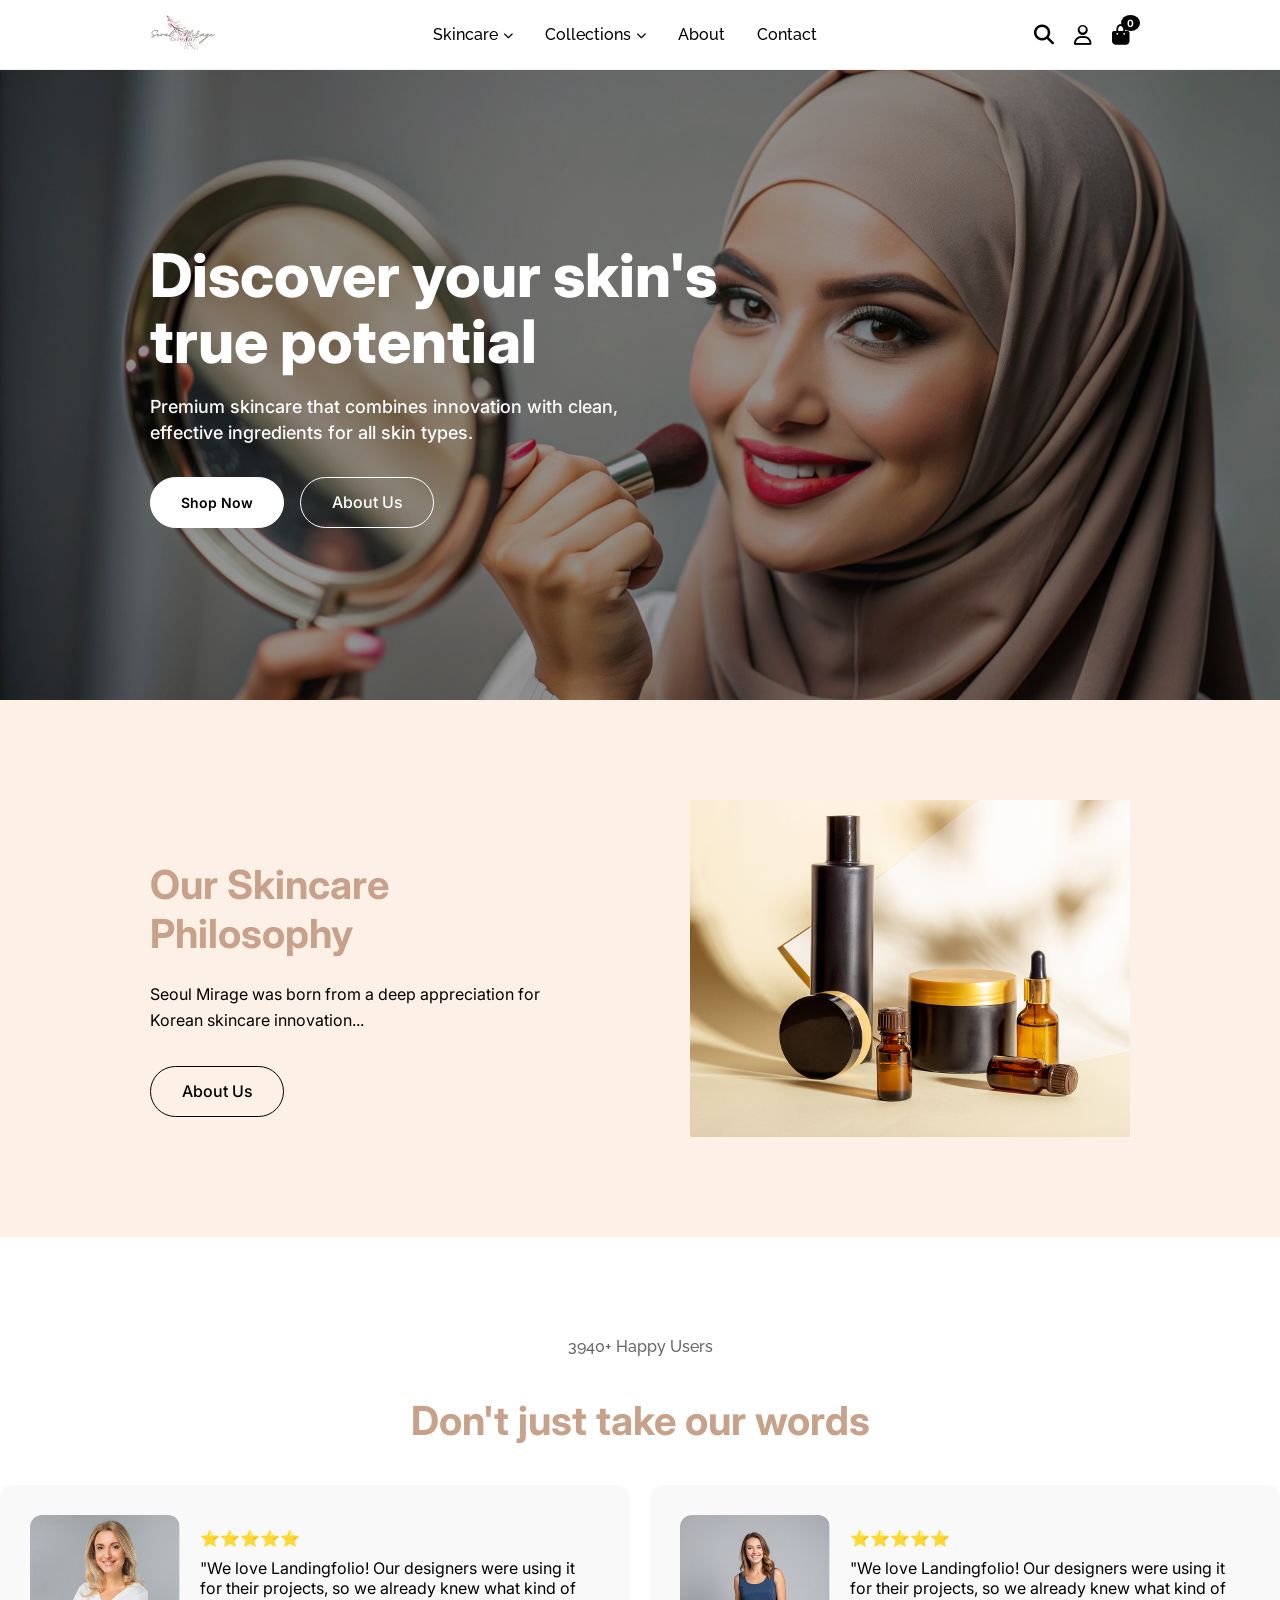
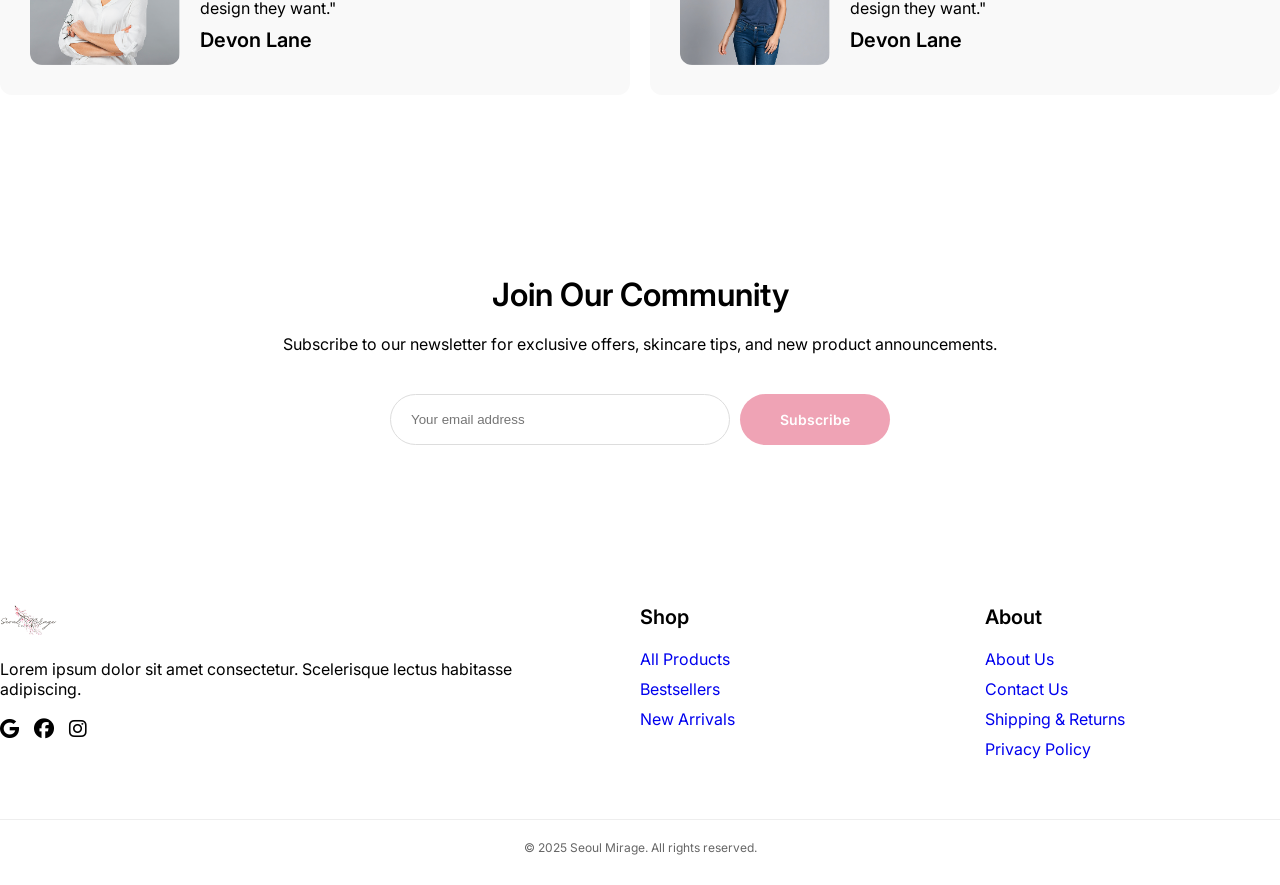
==== commit ebeb174f: "include details pages ,and some outlet area" ====
--- a/index.html
+++ b/index.html
@@ -18,7 +18,6 @@
             <img src="./assets/logo.png" alt="Seoul Mirage" />
           </a>
         </div>
-
         <nav class="nav-menu">
           <ul>
             <li>
@@ -37,7 +36,6 @@
             <li><a href="#" class="product-sub-title">Contact</a></li>
           </ul>
         </nav>
-
         <div class="nav-icons">
           <a href="#"><i class="fa-solid fa-magnifying-glass"></i></a>
           <a href="#"><i class="fa-regular fa-user"></i></a>
@@ -51,17 +49,18 @@
         </div>
       </div>
     </header>
-    <main>
+
+    <main id="main-content"></main>
+
+    <div id="main-site-content">
       <section class="banner">
         <div class="container banner-content">
           <div class="banner-text">
             <h1 class="banner-title">Discover your skin's true potential</h1>
-
             <p class="banner-desc">
               Premium skincare that combines innovation with clean, effective
               ingredients for all skin types.
             </p>
-
             <div class="banner-btns">
               <a href="#" class="btn-primary">Shop Now</a>
               <a href="#" class="btn-outline">About Us</a>
@@ -69,39 +68,40 @@
           </div>
         </div>
       </section>
-      <section class="philosophy">
-        <div class="container philosophy-content">
-          <div class="philosophy-text">
-            <h2
-              class="section-title"
-              style="text-align: left; margin-bottom: 20px"
-            >
-              Our Skincare Philosophy
-            </h2>
-            <p class="product-paragraph philosophy-desc">
-              Seoul Mirage was born from a deep appreciation for Korean skincare
-              innovation and the belief that effective products should be
-              accessible to everyone. <br /><br />
-              We combine time-tested Korean ingredients with modern science to
-              create formulations that deliver visible results. Each product is
-              meticulously crafted to honor the tradition of the multi-step
-              skincare ritual while fitting seamlessly into your daily routine.
-            </p>
-            <a
-              href="#"
-              class="btn-outline"
-              style="border-color: var(--black); color: var(--black)"
-              >About Us</a
-            >
-          </div>
-          <div class="philosophy-image">
-            <img
-              src="./assets/Our Skincare Philosophy.png"
-              alt="Skincare Products"
-            />
-          </div>
-        </div>
-      </section>
+
+      <div id="api-products-container"></div>
+
+      <section class="philosophybd">
+        <div class="philosophy">
+          <div class="container philosophy-content">
+            <div class="philosophy-text">
+              <h2
+                class="section-title"
+                style="text-align: left; margin-bottom: 20px"
+              >
+                Our Skincare Philosophy
+              </h2>
+              <p class="product-paragraph philosophy-desc">
+                Seoul Mirage was born from a deep appreciation for Korean
+                skincare innovation...
+              </p>
+              <a
+                href="#"
+                class="btn-outline"
+                style="border-color: var(--black); color: var(--black)"
+                >About Us</a
+              >
+            </div>
+            <div class="philosophy-image">
+              <img
+                src="./assets/Our Skincare Philosophy.png"
+                alt="Skincare Products"
+              />
+            </div>
+          </div>
+        </div>
+      </section>
+
       <section class="testimonials container">
         <p
           class="product-sub-title"
@@ -139,7 +139,6 @@
           </div>
         </div>
       </section>
-
       <section class="newsletter">
         <div class="container newsletter-box">
           <h3 class="product-title" style="font-size: 32px">
@@ -170,50 +169,51 @@
           </form>
         </div>
       </section>
-
-      <footer class="footer container">
-        <div class="footer-grid">
-          <div class="footer-brand">
-            <img src="./assets/logo.png" alt="Seoul Mirage" height="30" />
-            <p class="product-paragraph" style="margin-top: 20px">
-              Lorem ipsum dolor sit amet consectetur. Scelerisque lectus
-              habitasse adipiscing.
-            </p>
-            <div class="social-icons">
-              <i class="fa-brands fa-google"></i>
-              <i class="fa-brands fa-facebook"></i>
-              <i class="fa-brands fa-instagram"></i>
-            </div>
-          </div>
-          <div class="footer-links">
-            <h4 class="product-title">Shop</h4>
-            <ul>
-              <li><a href="#" class="product-paragraph">All Products</a></li>
-              <li><a href="#" class="product-paragraph">Bestsellers</a></li>
-              <li><a href="#" class="product-paragraph">New Arrivals</a></li>
-            </ul>
-          </div>
-          <div class="footer-links">
-            <h4 class="product-title">About</h4>
-            <ul>
-              <li><a href="#" class="product-paragraph">About Us</a></li>
-              <li><a href="#" class="product-paragraph">Contact Us</a></li>
-              <li>
-                <a href="#" class="product-paragraph">Shipping & Returns</a>
-              </li>
-              <li><a href="#" class="product-paragraph">Privacy Policy</a></li>
-            </ul>
-          </div>
-        </div>
-        <div class="footer-bottom">
-          <p
-            class="product-paragraph"
-            style="font-size: 12px; color: var(--gray-text)"
-          >
-            © 2025 Seoul Mirage. All rights reserved.
+    </div>
+    <footer class="footer container">
+      <div class="footer-grid">
+        <div class="footer-brand">
+          <img src="./assets/logo.png" alt="Seoul Mirage" height="30" />
+          <p class="product-paragraph" style="margin-top: 20px">
+            Lorem ipsum dolor sit amet consectetur. Scelerisque lectus habitasse
+            adipiscing.
           </p>
-        </div>
-      </footer>
-    </main>
+          <div class="social-icons">
+            <i class="fa-brands fa-google"></i>
+            <i class="fa-brands fa-facebook"></i>
+            <i class="fa-brands fa-instagram"></i>
+          </div>
+        </div>
+        <div class="footer-links">
+          <h4 class="product-title">Shop</h4>
+          <ul>
+            <li><a href="#" class="product-paragraph">All Products</a></li>
+            <li><a href="#" class="product-paragraph">Bestsellers</a></li>
+            <li><a href="#" class="product-paragraph">New Arrivals</a></li>
+          </ul>
+        </div>
+        <div class="footer-links">
+          <h4 class="product-title">About</h4>
+          <ul>
+            <li><a href="#" class="product-paragraph">About Us</a></li>
+            <li><a href="#" class="product-paragraph">Contact Us</a></li>
+            <li>
+              <a href="#" class="product-paragraph">Shipping & Returns</a>
+            </li>
+            <li><a href="#" class="product-paragraph">Privacy Policy</a></li>
+          </ul>
+        </div>
+      </div>
+      <div class="footer-bottom">
+        <p
+          class="product-paragraph"
+          style="font-size: 12px; color: var(--gray-text)"
+        >
+          © 2025 Seoul Mirage. All rights reserved.
+        </p>
+      </div>
+    </footer>
+
+    <script src="./js/app.js"></script>
   </body>
 </html>
--- a/css/style.css
+++ b/css/style.css
@@ -13,6 +13,11 @@
   --font-heading: "Playfair Display", serif;
 }
 
+
+
+
+
+
 /* Reset & Global */
 * {
   margin: 0;
@@ -24,11 +29,34 @@
   font-family: var(--font-main);
   overflow-x: hidden;
 }
+.box{
+  width: 100%;
+  /* max-width: 1728px; */
+  margin: 0 auto;
+}
 
 .container {
-  width: 90%;
+  width: 100%;
   max-width: 1728px;
   margin: 0 auto;
+  padding-left: 150px;
+  padding-right: 150px;
+}
+/* style.css এ পরিবর্তন করুন */
+.grid-container {
+    display: grid;
+    gap: 32px;
+    grid-template-columns: repeat(auto-fill, minmax(312px, 1fr)); /* এটি অটোমেটিক গ্যাপ ফিলাপ করবে */
+    justify-content: center; /* কার্ড কম থাকলেও সেন্টারে থাকবে */
+    width: 100%;
+}
+
+/* Shop by Category Background Fix */
+.category-card {
+    transition: transform 0.3s ease;
+}
+.category-card:hover {
+    transform: translateY(-5px);
 }
 
 /* --- Header Section --- */
@@ -271,16 +299,19 @@
 .philosophy { 
     width: 100%;
     padding: 100px 0; 
-    background-color: #FDF1E7; /* Exact background from your figma screenshot */
+ 
     display: flex;
     justify-content: center; /* Center the container inside the full-width section */
 }
-
+.philosophybd{
+     background-color: #FDF1E7; 
+
+}
 .philosophy-content { 
     display: flex; 
     align-items: center; 
-    gap: 80px; /* Text ar image-er majhe ektu clean gap */
-    /* .container theke max-width: 1728px auto peye jabe */
+    gap: 80px;
+        max-width: 1728px; /* Maximum width constraint */
 }
 
 .philosophy-text { 
@@ -338,7 +369,7 @@
 .newsletter {
   padding: 80px 0;
   text-align: center;
-  border-top: 1px solid #eee;
+
 }
 .newsletter-box {
   display: flex;
@@ -360,7 +391,131 @@
   border: 1px solid #ddd;
   outline: none;
 }
-
+/* Accurate Category Cards */
+.category-card {
+    height: 400px; /* Figma onujayi height */
+    background-size: cover;
+    background-position: center;
+    display: flex;
+    align-items: center;
+    justify-content: center;
+    position: relative;
+    border-radius: 4px;
+    transition: 0.4s ease;
+    cursor: pointer;
+    overflow: hidden;
+}
+
+.category-card::after {
+    content: '';
+    position: absolute;
+    inset: 0;
+    background: rgba(0, 0, 0, 0.25); /* Dark overlay jate lekha bhuja jay */
+    transition: 0.3s;
+}
+
+.category-card:hover::after {
+    background: rgba(0, 0, 0, 0.4);
+}
+
+.category-card span {
+    color: white;
+    font-size: 32px;
+    font-weight: 700;
+    z-index: 5;
+    font-family: var(--font-main);
+}
+
+/* Accurate Product Item */
+.product-item {
+    cursor: pointer;
+    transition: 0.3s;
+}
+
+.product-img-container {
+    background: #F4F4F4;
+    position: relative;
+    border-radius: 4px;
+    overflow: hidden;
+    aspect-ratio: 1/1.2;
+}
+
+.product-img-container img {
+    width: 100%;
+    height: 100%;
+    object-fit: cover;
+}
+
+.add-to-cart-btn {
+    position: absolute;
+    bottom: -60px; /* Shurute hide thakbe */
+    left: 50%;
+    transform: translateX(-50%);
+    width: 90%;
+    padding: 14px;
+    background: white;
+    border: none;
+    font-weight: 700;
+    border-radius: 4px;
+    transition: 0.4s cubic-bezier(0.175, 0.885, 0.32, 1.275);
+    display: flex;
+    align-items: center;
+    justify-content: center;
+    gap: 10px;
+    box-shadow: 0 10px 20px rgba(0,0,0,0.1);
+}
+
+.product-item:hover .add-to-cart-btn {
+    bottom: 20px;
+}
+
+.product-info {
+    padding: 20px 0;
+}
+
+.category-label {
+    font-size: 13px;
+    color: #888;
+    text-transform: uppercase;
+    letter-spacing: 1px;
+    margin-bottom: 8px;
+}
+
+.item-name {
+    font-size: 18px;
+    font-weight: 600;
+    margin-bottom: 12px;
+}
+
+.price-row {
+    display: flex;
+    align-items: center;
+    gap: 12px;
+    margin-bottom: 8px;
+}
+
+.current-price {
+    font-size: 24px;
+    font-weight: 700;
+}
+
+.old-price {
+    color: #AAA;
+    text-decoration: line-through;
+    font-size: 16px;
+}
+
+.rating .stars {
+    color: #000;
+    font-size: 14px;
+}
+
+.rating .count {
+    color: #888;
+    font-size: 14px;
+    margin-left: 6px;
+}
+/* Footer */
 /* Footer */
 .footer {
   padding: 80px 0 30px;
@@ -386,6 +541,20 @@
 .footer-links ul li a:hover {
   color: var(--section-title-color);
 }
+.social-icons {
+  display: flex;
+  gap: 15px;
+  margin-top: 20px;
+  font-size: 20px;
+  cursor: pointer;
+}
+.footer-bottom {
+  margin-top: 50px;
+  padding-top: 20px;
+  border-top: 1px solid #eee;
+  text-align: center;
+}
+
 .social-icons {
   display: flex;
   gap: 15px;
@@ -440,6 +609,8 @@
     padding: 100px 0; 
     background-color: #FDF1E7; /* Exact background from your figma screenshot */
     display: flex;
+    max-width: 1728px; /* Maximum width constraint */
+    margin: 0 auto; /* Center the section if screen is wider than 1728
     justify-content: center; /* Center the container inside the full-width section */
 }
 
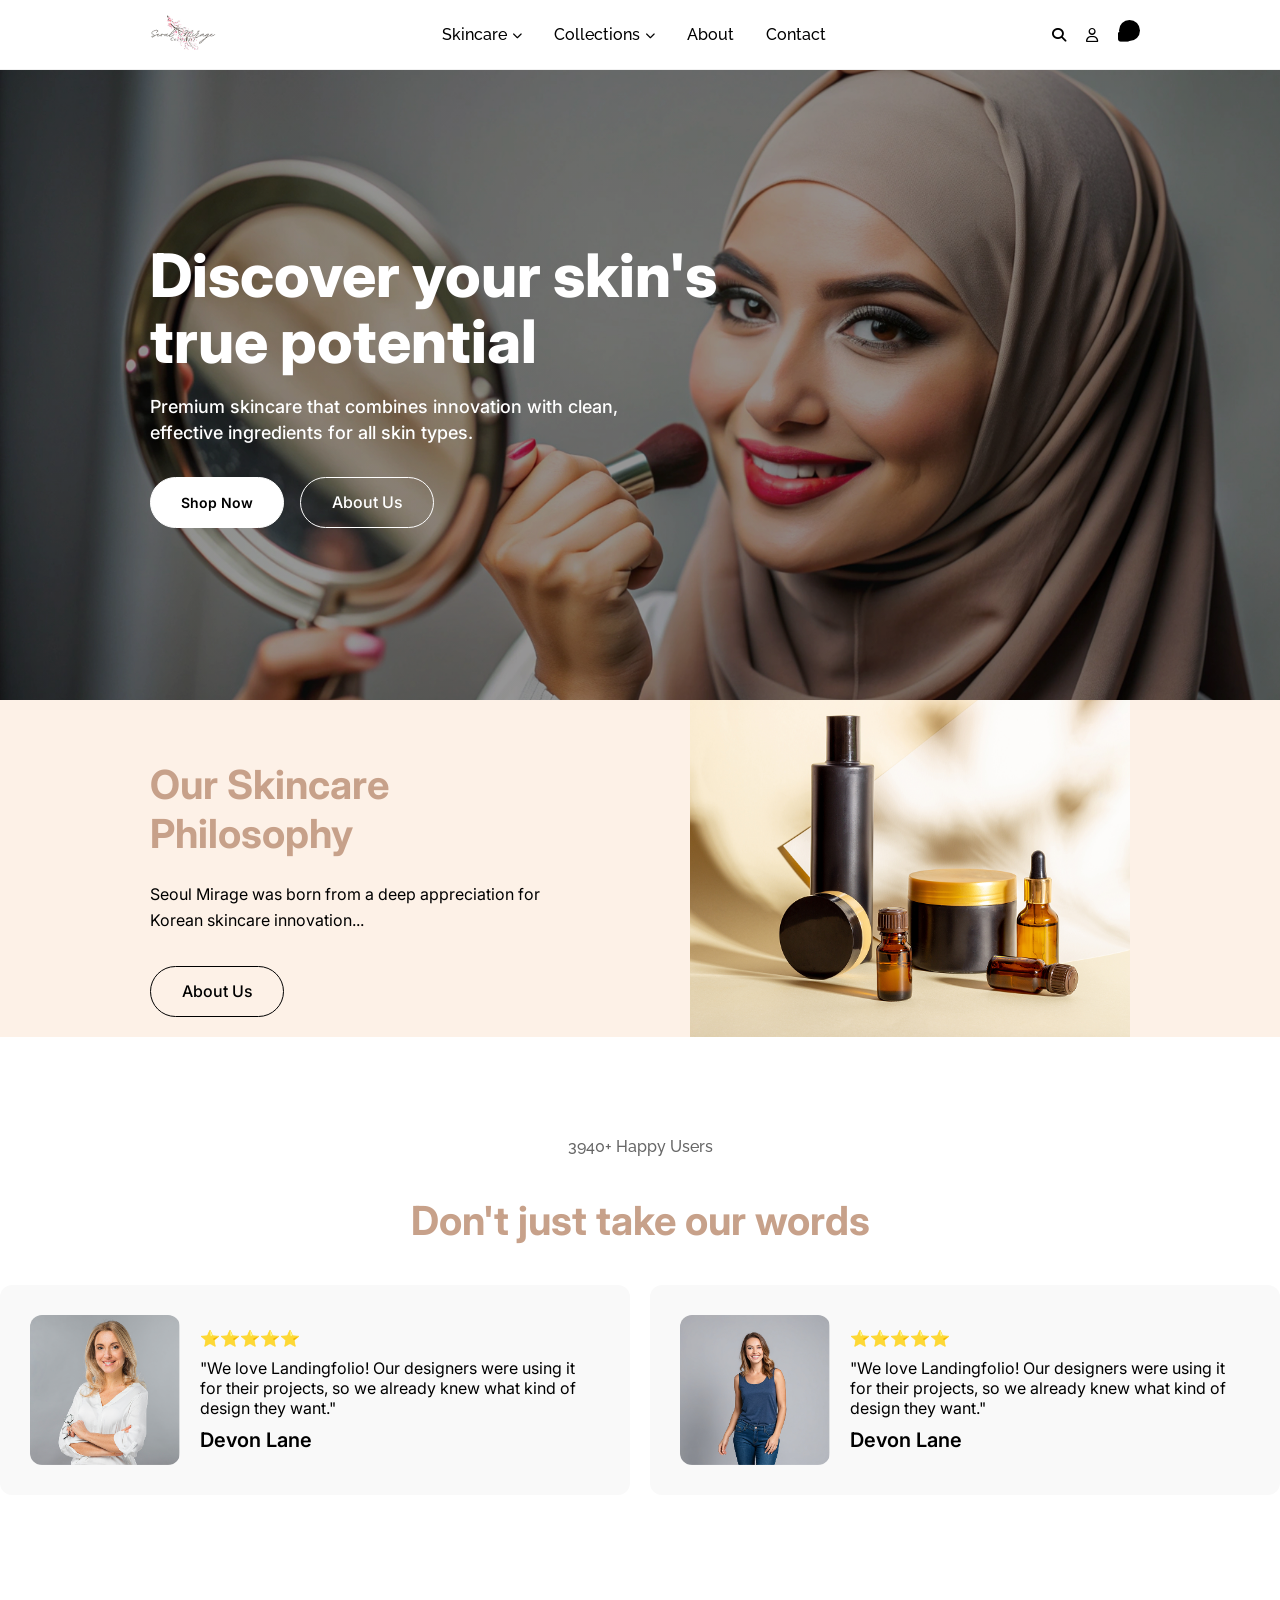
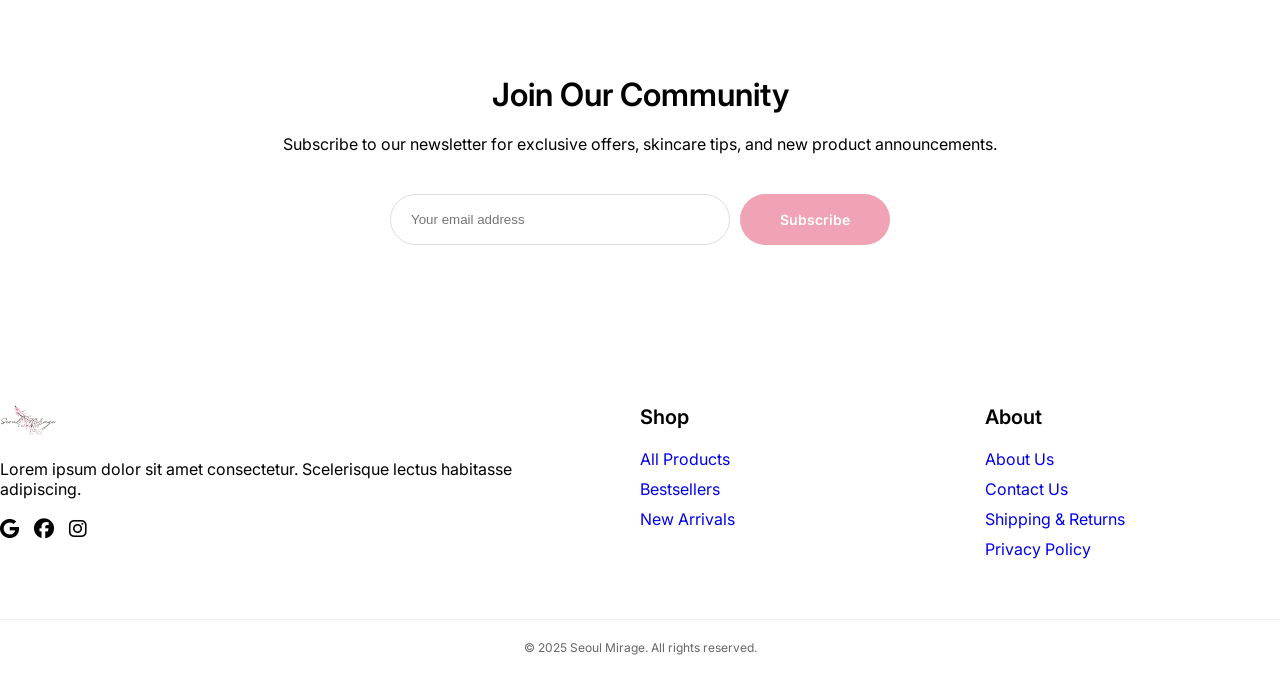
==== commit 469c0e4c: "feat: restore product details design and fix category/dropdown logic - Restored original Figma-inspi" ====
--- a/index.html
+++ b/index.html
@@ -8,6 +8,7 @@
       rel="stylesheet"
       href="https://cdnjs.cloudflare.com/ajax/libs/font-awesome/6.4.0/css/all.min.css"
     />
+    <link rel="shortcut icon" href="./assets/logo.png" type="image/x-icon">
     <link rel="stylesheet" href="./css/style.css" />
   </head>
   <body>
@@ -36,17 +37,23 @@
             <li><a href="#" class="product-sub-title">Contact</a></li>
           </ul>
         </nav>
-        <div class="nav-icons">
-          <a href="#"><i class="fa-solid fa-magnifying-glass"></i></a>
-          <a href="#"><i class="fa-regular fa-user"></i></a>
-          <a href="#" class="cart-icon">
-            <i class="fa-solid fa-bag-shopping"></i>
-            <span class="cart-badge">0</span>
-          </a>
-          <button class="mobile-toggle">
-            <i class="fa-solid fa-bars"></i>
-          </button>
-        </div>
+<div class="nav-icons">
+  <a href="#"><i class="fa-solid fa-magnifying-glass"></i></a>
+  
+  <div class="user-dropdown-container" style="position: relative; display: inline-block;">
+    <a href="#" id="user-menu-trigger"><i class="fa-regular fa-user"></i></a>
+    <div id="user-dropdown" class="dropdown-content">
+      </div>
+  </div>
+
+  <a href="#" class="cart-icon">
+    <i class="fa-solid fa-bag-shopping"></i>
+    <span class="cart-badge">0</span>
+  </a>
+  <button class="mobile-toggle">
+    <i class="fa-solid fa-bars"></i>
+  </button>
+</div>
       </div>
     </header>
 
@@ -72,7 +79,7 @@
       <div id="api-products-container"></div>
 
       <section class="philosophybd">
-        <div class="philosophy">
+        <div class="">
           <div class="container philosophy-content">
             <div class="philosophy-text">
               <h2
--- a/css/style.css
+++ b/css/style.css
@@ -7,14 +7,42 @@
   --white: #ffffff;
   --gray-text: #666666;
 
-  /* Font Families */
   --font-main: "Inter", sans-serif;
   --font-raleway: "Raleway", sans-serif;
   --font-heading: "Playfair Display", serif;
 }
 
 
-
+.dropdown-content {
+  display: none;
+  position: absolute;
+  right: 0;
+  top: 40px;
+  background-color: #fff;
+  min-width: 160px;
+  box-shadow: 0px 8px 16px rgba(0,0,0,0.1);
+  z-index: 1000;
+  border-radius: 4px;
+  padding: 10px 0;
+}
+
+.dropdown-content a {
+  color: #000;
+  padding: 12px 20px;
+  text-decoration: none;
+  display: block;
+  font-size: 14px;
+  font-weight: 500;
+  transition: background 0.2s;
+}
+
+.dropdown-content a:hover {
+  background-color: #f8f8f8;
+}
+
+.show-dropdown {
+  display: block;
+}
 
 
 
@@ -31,7 +59,6 @@
 }
 .box{
   width: 100%;
-  /* max-width: 1728px; */
   margin: 0 auto;
 }
 
@@ -42,16 +69,14 @@
   padding-left: 150px;
   padding-right: 150px;
 }
-/* style.css এ পরিবর্তন করুন */
 .grid-container {
     display: grid;
     gap: 32px;
     grid-template-columns: repeat(auto-fill, minmax(312px, 1fr)); /* এটি অটোমেটিক গ্যাপ ফিলাপ করবে */
-    justify-content: center; /* কার্ড কম থাকলেও সেন্টারে থাকবে */
+    justify-content: center; 
     width: 100%;
 }
 
-/* Shop by Category Background Fix */
 .category-card {
     transition: transform 0.3s ease;
 }
@@ -59,7 +84,6 @@
     transform: translateY(-5px);
 }
 
-/* --- Header Section --- */
 .header {
   width: 100%;
   background-color: var(--white);
@@ -211,7 +235,17 @@
   transition: all 0.3s ease;
   text-decoration: none;
 }
-
+.nav-icons a, .nav-icons span {
+  cursor: pointer;
+  display: flex;
+  align-items: center;
+  gap: 8px;
+  text-decoration: none;
+  color: var(--black);
+  font-family: var(--font-main);
+  font-size: 14px;
+  font-weight: 500;
+}
 .btn-primary:hover {
   background-color: var(--black);
   color: var(--white);
@@ -298,7 +332,7 @@
 /* Philosophy Section - Full Width BG, Centered Content */
 .philosophy { 
     width: 100%;
-    padding: 100px 0; 
+    /* padding: 0 0;  */
  
     display: flex;
     justify-content: center; /* Center the container inside the full-width section */
